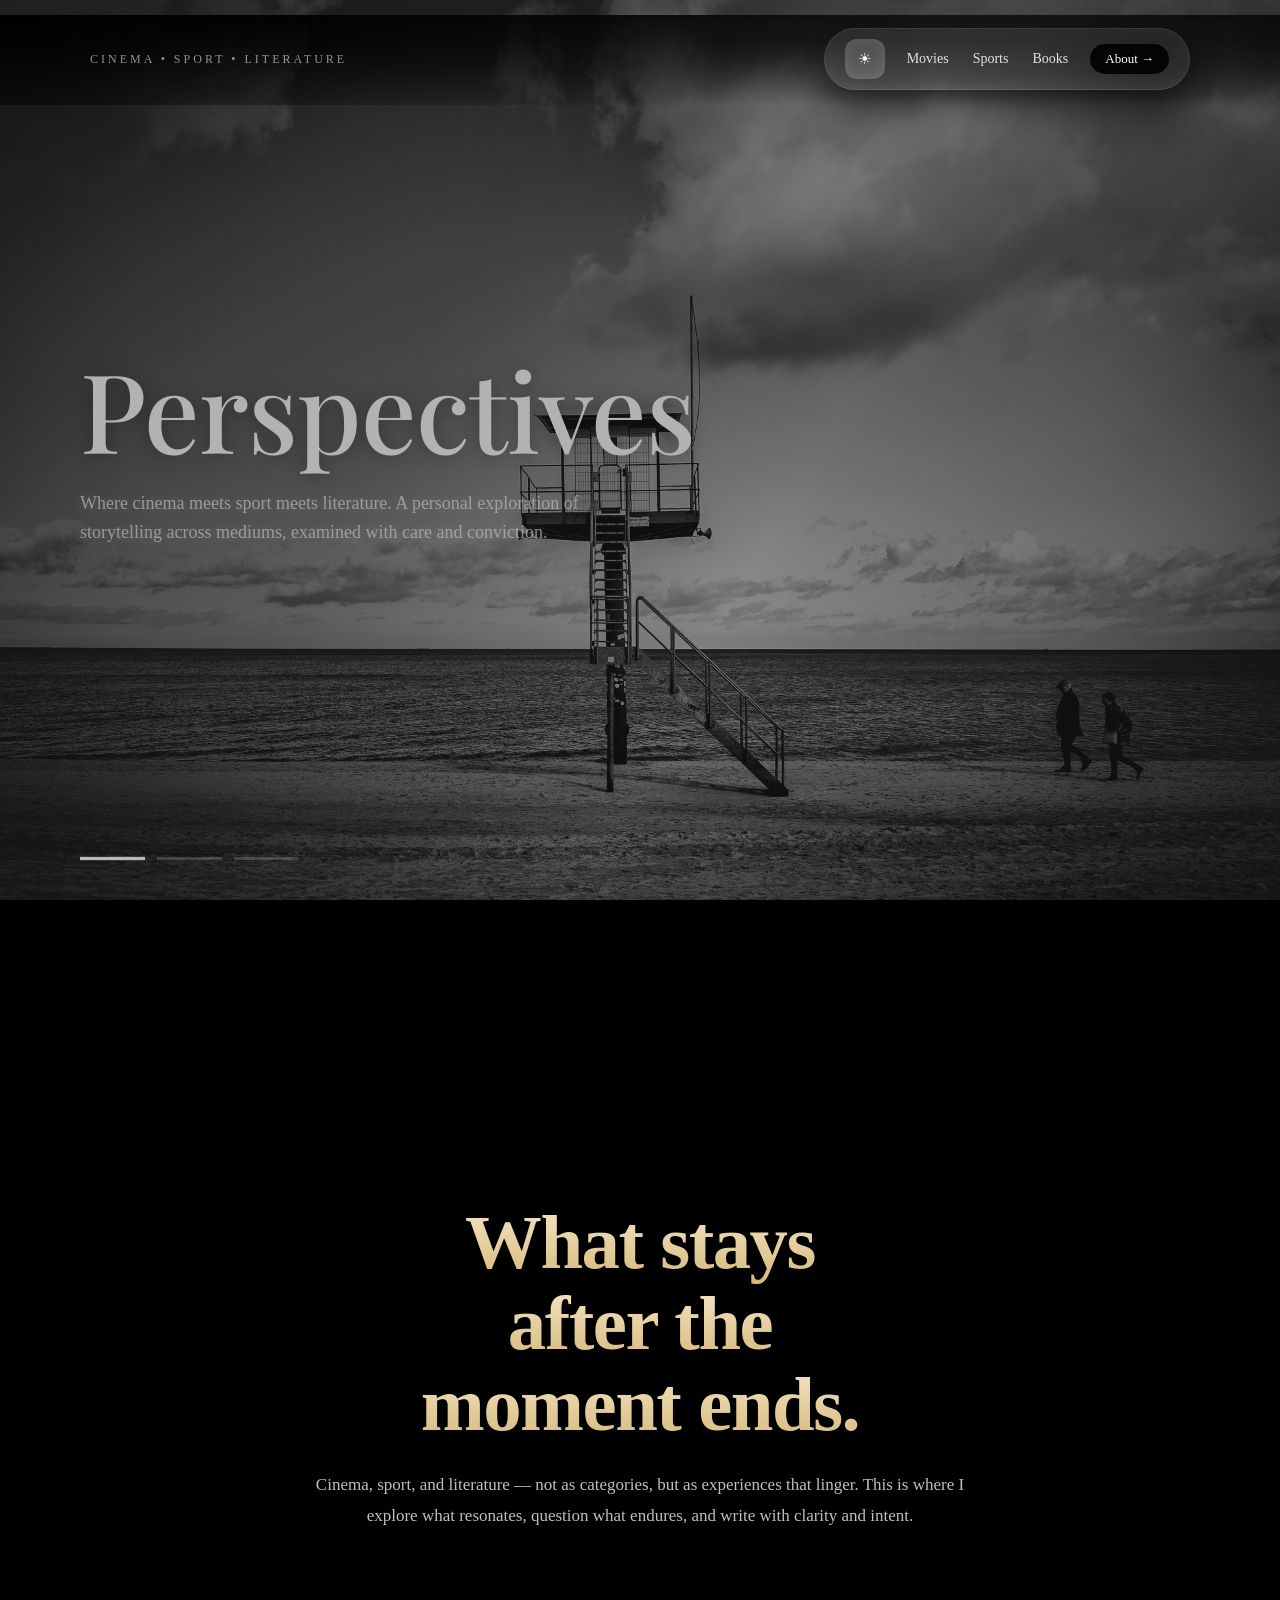
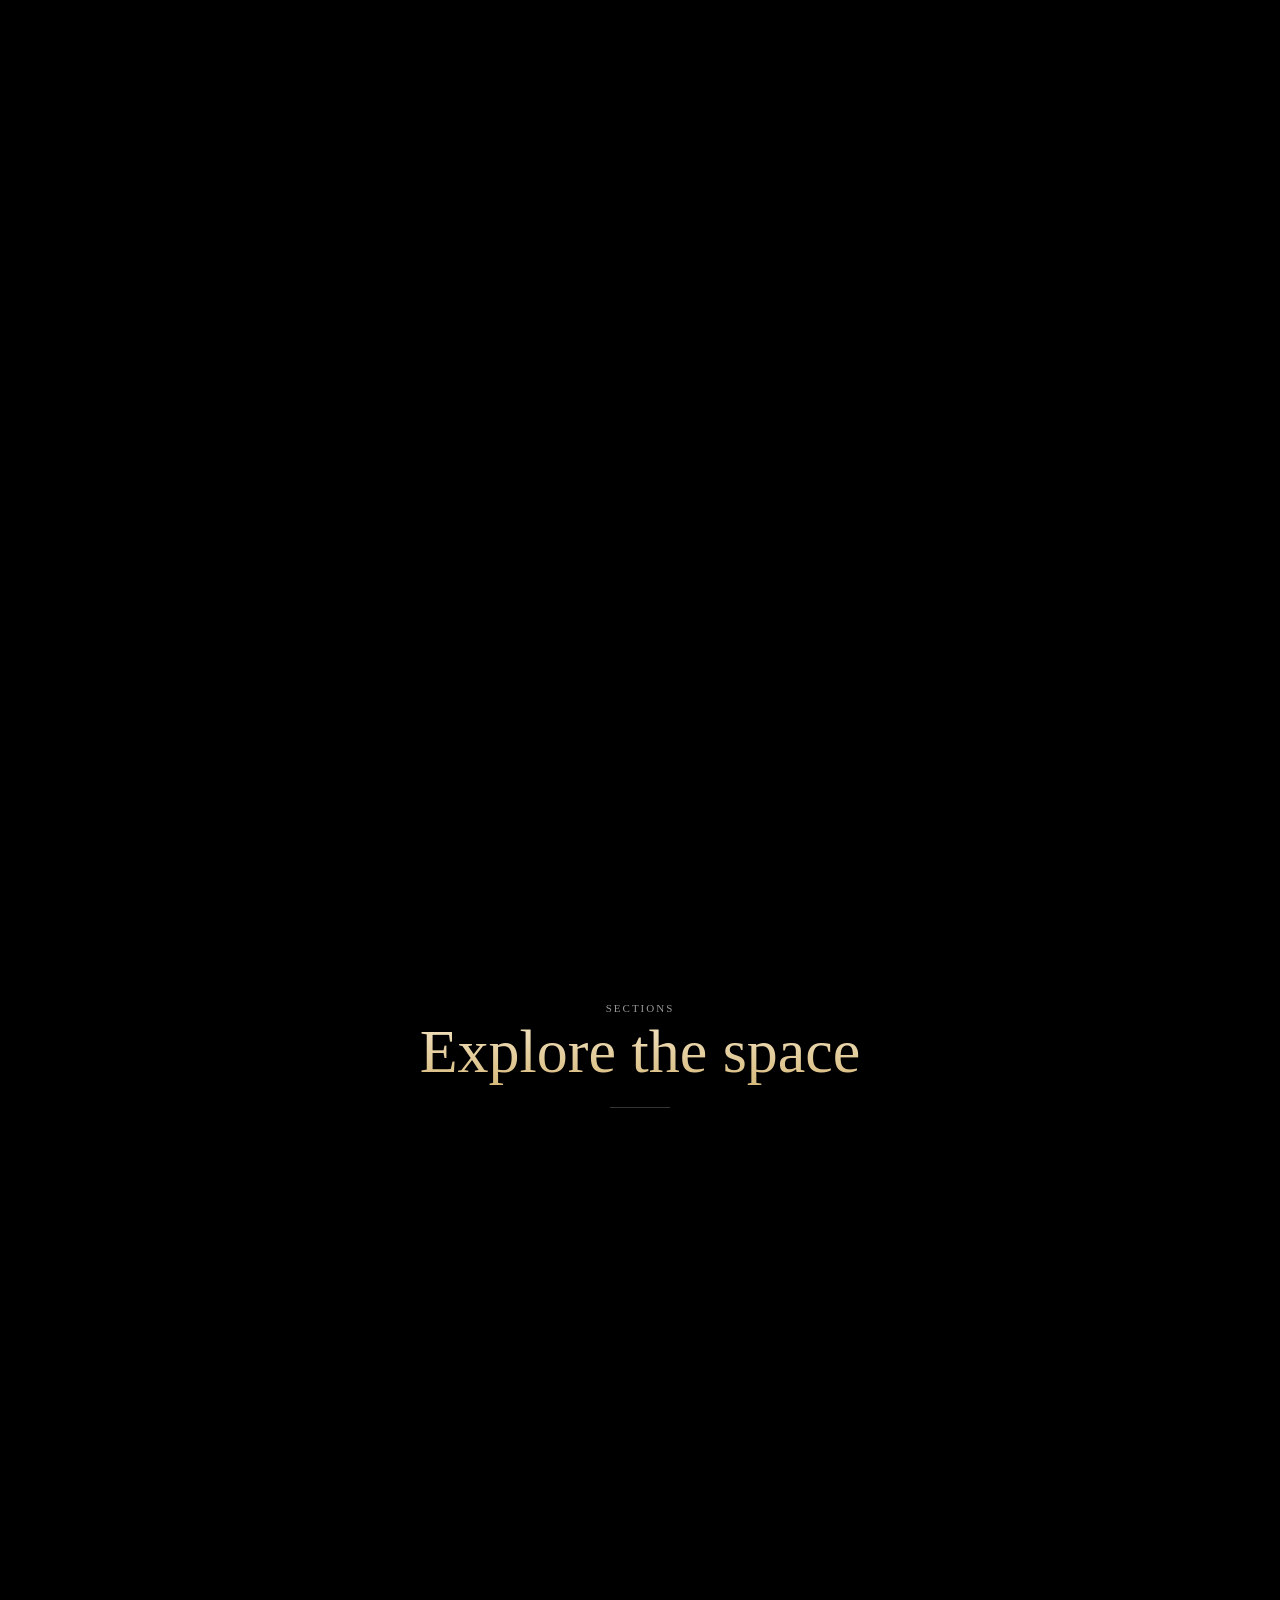
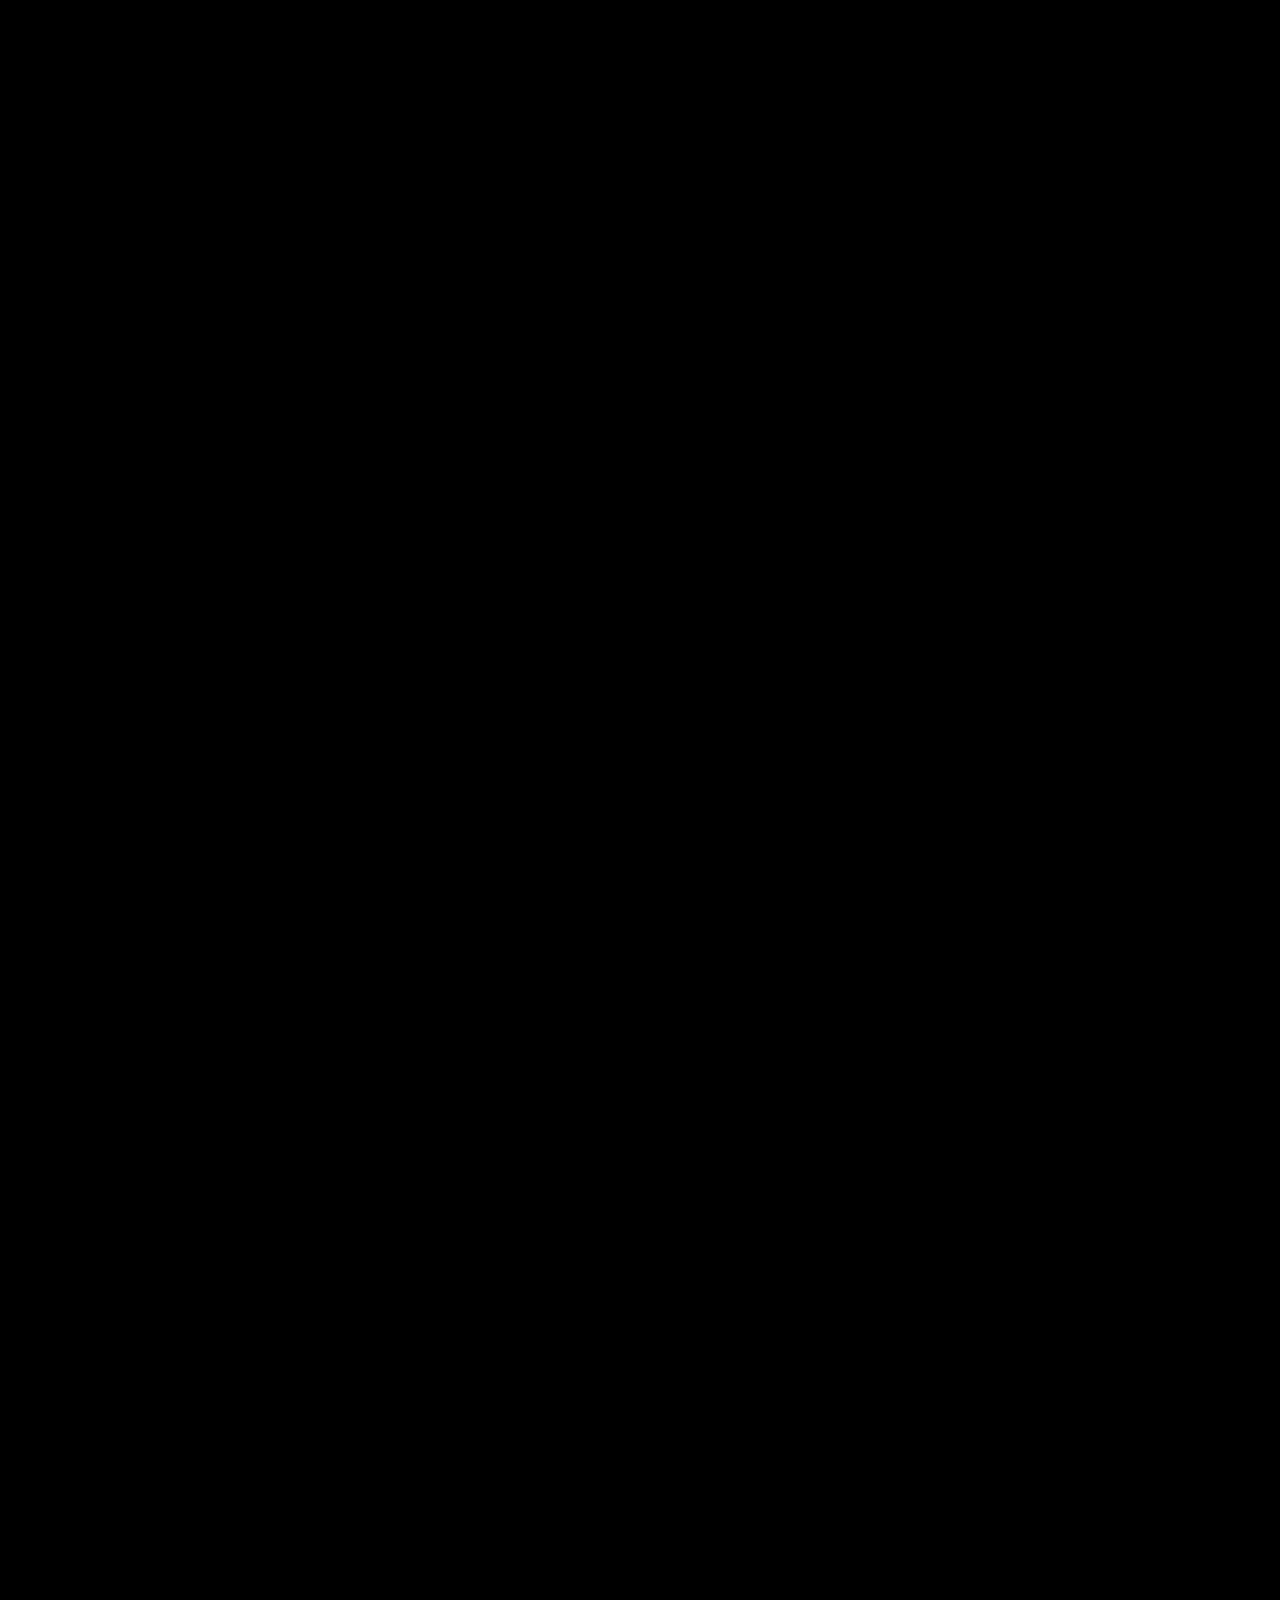
==== critique_website/main/index.html @ 6142e2ed "Version V1 Initial commit for the perspectives site 01/04/26" ====
<!DOCTYPE html>
<html lang="en">

<head>
  <meta charset="UTF-8" />
  <meta name="viewport" content="width=device-width, initial-scale=1.0" />
  <title>Perspectives</title>

  <!-- Google Font (Elegant Serif) -->
  <link
    href="https://fonts.googleapis.com/css2?family=Playfair+Display:wght@400;600&family=Inter:wght@300;400;500&display=swap"
    rel="stylesheet">
  <script src="https://unpkg.com/lucide@latest"></script>
  <link rel="stylesheet" href="style.css">
</head>

<body>

  <!-- NAVBAR -->
  <nav class="navbar">

    <!-- LEFT TEXT (unchanged) -->
    <div class="nav-left">
      CINEMA • SPORT • LITERATURE
    </div>

    <!-- RIGHT PILL -->
    <div class="nav-pill">

      <div class="logo-box">☀</div>

      <div class="nav-links">
        <a href="movies.html">Movies</a>
        <a href="sports.html">Sports</a>
        <a href="books.html">Books</a>
      </div>

      <a href="about.html" class="cta-btn">
        About →
      </a>
    </div>

  </nav>

  <section class="hero">

    <!-- SLIDER -->
    <div class="hero-slider">
      <img src="hero-bg.png" class="slide active">
      <img src="ryan_gosling.jpg" class="slide">
      <img src="hero-bg3.jpg" class="slide">
    </div>

    <div class="overlay"></div>

    <div class="hero-content">
      <h1>Perspectives</h1>

      <p>
        Where cinema meets sport meets literature. A personal exploration of storytelling across mediums, examined with
        care and conviction.
      </p>
    </div>

    <div class="slider-bars">
      <div class="bar active"><span></span></div>
      <div class="bar"><span></span></div>
      <div class="bar"><span></span></div>
    </div>

  </section>

  <section class="perspective-section">
    <div class="perspective-center">

      <span class="perspective-eyebrow">PERSPECTIVES</span>

      <h2 class="perspective-heading">
        <span>What stays</span>
        <span>after the</span>
        <span>moment ends.</span>
      </h2>

      <p class="perspective-text">
        Cinema, sport, and literature — not as categories, but as experiences that linger.
        This is where I explore what resonates, question what endures, and write with clarity and intent.
      </p>

    </div>
  </section>

  <section class="featured">

    <!-- TOP FEATURE -->
    <div class="section-header fade-up">
      <span class="section-tag">LATEST</span>
      <h2>Featured Reviews</h2>
    </div>

    <div class="feature-top fade-up"></div>

    <!-- GRID CARDS -->
    <div class="feature-grid"></div>

  </section>

  <section class="sections">

    <div class="section-intro fade up">
      <span class="section-label">SECTIONS</span>
      <h3 class="section-title">Explore the space</h3>
    </div>

    <!-- MOVIES -->
    <div class="section-block fade-up">
      <div class="section-image">
        <img src="cinema.jpg" alt="">
      </div>

      <div class="section-text">
        <span class="section-label">SECTION</span>
        <h2>Movies</h2>
        <p>
          Deep dives into cinema — from quiet arthouse gems to blockbuster spectacles.
          Every frame tells a story worth examining.
        </p>
        <a href="movies.html" class="explore">Explore →</a>
      </div>
    </div>

    <!-- SPORTS (reverse) -->
    <div class="section-block reverse fade-up">
      <div class="section-image">
        <img src="sports.avif" alt="">
      </div>

      <div class="section-text">
        <span class="section-label">SECTION</span>
        <h2>Sports</h2>
        <p>
          Beyond the scoreboard. Exploring the drama, beauty, and human stories
          that make sport a form of art.
        </p>
        <a href="sports.html" class="explore">Explore →</a>
      </div>
    </div>

    <!-- BOOKS -->
    <div class="section-block fade-up">
      <div class="section-image">
        <img src="books.avif" alt="">
      </div>

      <div class="section-text">
        <span class="section-label">SECTION</span>
        <h2>Books</h2>
        <p>
          Turning pages, uncovering worlds. Honest reflections on literature
          that lingers long after the final chapter.
        </p>
        <a href="books.html" class="explore">Explore →</a>
      </div>
    </div>

  </section>

  <section class="quote-section fade-up">

    <div class="quote-container">

      <p class="quote">
        "Every story is a mirror — what we see in it reveals who we are."
      </p>

      <div class="quote-line"></div>

      <div class="quote-footer">
        <span class="left">· Sanyam Bains ·</span>
        <span class="right">· A PERSONAL JOURNAL · </span>
      </div>

    </div>

  </section>
  <script>
    const section = document.querySelector('.perspective-section');

    const observer = new IntersectionObserver((entries) => {
      entries.forEach(entry => {
        if (entry.isIntersecting) {
          section.classList.add('visible');
        }
      });
    }, { threshold: 0.4 });

    observer.observe(section);
  </script>
</body>
<script type="module" src="script.js"></script>
</body>

</html>
---- critique_website/main/style.css ----
/* RESET */
* {
  margin: 0;
  padding: 0;
  box-sizing: border-box;
}

body {
  /* font-family: 'Inter', sans-serif; */
  font-family: 'Georgia', serif;
  background: #000;
  color: #fff;
  overflow-x: hidden;
}

/* NAVBAR */
.navbar {
  position: fixed;
  top: 0;
  left: 0;
  width: 100%;
  padding: 28px 90px;

  display: flex;
  justify-content: space-between;
  align-items: center;

  gap: 80px;
  
  z-index: 10;
}

/* ===== CINEMATIC TOP STRIP (KEY) ===== */
.navbar::before {
  content: "";
  position: absolute;
  top: 15px;
  left: 0;
  width: 100%;
  height: 90px;

  background:
    /* subtle top grey haze */
    linear-gradient(
      to bottom,
      rgba(4, 4, 4, 0.08) 0%,
      rgba(5, 5, 5, 0.03) 12%,
      transparent 70%
    ),

    /* right side light bloom */
    radial-gradient(
      ellipse at 78% 0%,
      rgba(255,255,255,0.07) 0%,
      rgba(255,255,255,0.025) 25%,
      transparent 55%
    ),

    /* main dark fade */
    linear-gradient(
      to bottom,
      rgba(0,0,0,0.92) 0%,
      rgba(0,0,0,0.75) 28%,
      rgba(0,0,0,0.45) 60%,
      transparent 100%
    ),

    /* left vignette */
    linear-gradient(
      to right,
      rgba(0,0,0,0.5),
      transparent 55%
    );

  z-index: -1;
}

/* ===== LEFT TEXT ===== */
.nav-left {
  margin-right: 110px;
  font-size: 12px;
  letter-spacing: 3px;
  color: rgba(255,255,255,0.55);
}

/* ===== RIGHT PILL ===== */
.nav-pill {
  display: flex;
  align-items: center;
  gap: 22px;
  
  padding: 10px 20px;
  border-radius: 50px;

  background: rgba(255,255,255,0.065);
  backdrop-filter: blur(20px);

  border: 1px solid rgba(255,255,255,0.1);

  box-shadow:
    0 12px 35px rgba(0,0,0,0.65),
    inset 0 0 25px rgba(255,255,255,0.04);
}

/* ===== ICON BOX ===== */
.logo-box {
  width: 40px;
  height: 40px;

  display: flex;
  align-items: center;
  justify-content: center;

  border-radius: 12px;

  background: rgba(255,255,255,0.16);
  color: #fff;

  font-size: 15px;

  box-shadow: inset 0 0 12px rgba(255,255,255,0.12);
}

/* ===== LINKS ===== */
.nav-links {
  display: flex;
  gap: 24px;
}

.nav-links a {
  text-decoration: none;
  font-size: 14px;
  color: rgba(255,255,255,0.85);
  transition: 0.25s;
}

.nav-links a:hover {
  color: #fff;
}

/* ===== CTA ===== */
.cta-btn {
  padding: 7px 15px;
  border-radius: 20px;

  background: rgba(0,0,0,0.9);
  color: #fff;

  font-size: 13px;
  text-decoration: none;

  transition: 0.3s;
}

.cta-btn:hover {
  background: rgba(0,0,0,1);
}

/* HERO SECTION */
.hero {
  height: 100vh;
  position: relative;

  display: flex;
  align-items: center;
  padding-left: 80px;

  /* slight refinement */
  filter: brightness(0.75) contrast(0.9);
}

.hero h1 {
  font-family: 'Playfair Display', serif;
  font-size: 110px;
  line-height: 0.95;
  font-weight: 500;

  color: #f5f5f5; /* instead of dull grey */

  letter-spacing: -1px;

  /* subtle depth */
  text-shadow: 0 2px 20px rgba(0,0,0,0.4);
}

.hero p {
  margin-top: 28px;

  font-size: 17px;
  line-height: 1.7;

  color: rgba(255,255,255,0.75);

  max-width: 520px;

  text-shadow: 0 1px 10px rgba(241, 232, 232, 0.3);
}

/* DARK GRADIENT OVERLAY */
.overlay {
  position: absolute;
  inset: 0;
  z-index: 2;

  background: linear-gradient(
    120deg,
    rgba(10,10,10,0.75) 0%,
    rgba(10,10,10,0.55) 35%,
    rgba(10,10,10,0.25) 60%,
    rgba(10,10,10,0.6) 100%
  );
}

/* HERO CONTENT */
.hero-content {
  position: relative;
  max-width: 700px;
  z-index: 2;
}

/* TITLE */
.hero h1 {
  font-family: 'Playfair Display', serif;
  font-size: 110px;
  line-height: 1;
  font-weight: 500;
}

/* DESCRIPTION */
.hero p {
  margin-top: 25px;
  font-size: 18px;
  line-height: 1.6;
  color: rgba(255,255,255,0.7);
}

/* BUTTON */
.cta {
  margin-top: 42px;
  padding: 14px 30px;

  background: rgba(255,255,255,0.05);
  border: 1px solid rgba(255,255,255,0.25);

  color: #fff;

  font-size: 13px;
  letter-spacing: 1px;

  backdrop-filter: blur(6px);

  transition: all 0.3s ease;
}

.cta:hover {
  background: rgba(255,255,255,0.12);
  border-color: rgba(255,255,255,0.5);
}

/* INITIAL HIDDEN STATE */
.fade-up {
  opacity: 0;
  transform: translateY(50px);
}

.fade-up.show {
  opacity: 1;
  transform: translateY(0);
  transition: all 0.9s cubic-bezier(0.22, 1, 0.36, 1);
}

/* STAGGER DELAYS */
.delay-1 { transition-delay: 0.2s; }
.delay-2 { transition-delay: 0.4s; }
.delay-3 { transition-delay: 0.6s; }
.delay-4 { transition-delay: 0.8s; }

/* HERO SLIDER */
.hero-slider {
  position: absolute;
  inset: 0;
  z-index: 0;
}

/* INDIVIDUAL SLIDES */
.slide {
  position: absolute;
  width: 100%;
  height: 100%;
  object-fit: cover;

  opacity: 0;
  transition: opacity 1.5s ease-in-out;

  /* match your existing tone */
  filter: brightness(0.95) contrast(1);
}

/* ACTIVE SLIDE */
.slide.active {
  opacity: 1;
}

/* SECTION */
.featured {
  padding: 80px 60px;
  background: #000;

  display: grid;
  grid-template-columns: 1fr;
  gap: 25px;
}

/* TOP FEATURE */

.latest-section {
  padding: 100px 60px 60px;
  background: #0b0b0b;
}

.section-header {
  margin-bottom: 40px;
}

.section-tag {
  font-size: 11px;
  letter-spacing: 2px;
  color: rgba(255,255,255,0.5);
}

.section-header h2 {
  font-family: 'Playfair Display', serif;
  font-size: 56px;
  margin-top: 10px;
  background: linear-gradient(180deg, #f5e6c8, #d6b97a);
  background-clip: text;
  -webkit-background-clip: text;
  -webkit-text-fill-color: transparent;
}

.feature-top {
  position: relative;

  height: 320px; /* was random before */
  border-radius: 16px;
  overflow: hidden;
  cursor: pointer;
}

.feature-overlay {
  position: absolute;
  inset: 0;
  background: linear-gradient(
    90deg,
    rgba(0,0,0,0.9),
    rgba(0,0,0,0.3)
  );
}

.feature-content {
  position: relative;
  z-index: 2;
  padding: 40px;
  max-width: 700px;
}

.tag {
  font-size: 12px;
  letter-spacing: 2px;
  color: rgba(255,255,255,0.6);
}

.feature-top h2 {
  font-family: 'Playfair Display', serif;
  font-size: 40px;
  margin-top: 10px;
}

.feature-top p {
  margin-top: 12px;
  color: rgba(255,255,255,0.7);
  line-height: 1.6;
}

.meta {
  margin-top: 15px;
  display: flex;
  gap: 20px;
}

.meta span {
  font-size: 13px;
  color: rgba(215, 196, 27, 0.6);
}

/* GRID */
.feature-grid {
  display: grid;
  grid-template-columns: 1fr 1fr;
  gap: 25px;
  cursor: pointer;
}

/* CARDS */
.card {
  position: relative;
  height: 300px;
  border-radius: 16px;
  overflow: hidden;

  display: flex;
  flex-direction: column;
  justify-content: flex-end;

  padding: 30px;

  background-size: cover;
  background-position: center;
}

.card:nth-child(1) {
  background-image: url("assets/sports.jpg");
}

.card:nth-child(2) {
  background-image: url("assets/books.jpg");
}

.card-overlay {
  position: absolute;
  inset: 0;

  background: linear-gradient(
    to top,
    rgba(0,0,0,0.9) 0%,
    rgba(0,0,0,0.6) 40%,
    rgba(0,0,0,0.2) 70%,
    transparent 100%
  );
}

.card .tag {
  position: relative;
  z-index: 2;

  font-size: 11px;
  letter-spacing: 2px;
  color: rgba(255,255,255,0.6);

  margin-bottom: 10px;
}

.card h3 {
  position: relative;
  z-index: 2;

  font-family: 'Playfair Display', serif;
  font-size: 30px;
  line-height: 1.2;

  margin-bottom: 10px;
}

.card p {
  position: relative;
  z-index: 2;

  font-size: 14px;
  color: rgba(255,255,255,0.7);
  line-height: 1.5;

  margin-bottom: 12px;
}

.card .meta {
  position: relative;
  z-index: 2;

  font-size: 13px;
  color: rgba(255,255,255,0.6);
}

.sections {
  padding: 120px 60px;
  background: #000;
}

.section-intro {
  text-align: center;
  
  margin: 5px 0 160px;
}

.section-intro h3{
   background: linear-gradient(180deg, #f5e6c8, #d6b97a);
  background-clip: text;
  -webkit-background-clip: text;
  -webkit-text-fill-color: transparent;
}

.section-label {
  font-size: 11px;
  letter-spacing: 2px;
  opacity: 0.6;
}

.section-title {
  font-size: 62px;
  font-weight: 500;
}

/* BLOCK */
.section-block {
  display: grid;
  grid-template-columns: 1.2fr 1fr;
  align-items: center;
  gap: 60px;

  margin-bottom: 120px;
}

/* REVERSE LAYOUT */
.section-block.reverse {
  grid-template-columns: 1fr 1.2fr;
}

.section-block.reverse .section-image {
  order: 2;
}

.section-block.reverse .section-text {
  order: 1;
}

/* IMAGE */
.section-image img {
  width: 100%;
  height: 320px;
  object-fit: cover;
  border-radius: 12px;

  filter: brightness(0.85);
}

/* TEXT */
.section-text {
  max-width: 420px;
}

.section-text h2 {
  font-family: 'Playfair Display', serif;
  font-size: 62px;
  margin: 10px 0;
  background: linear-gradient(180deg, #f5e6c8, #d6b97a);
  background-clip: text;
  -webkit-background-clip: text;
  -webkit-text-fill-color: transparent;
}

.section-text p {
  font-size: 16px;
  line-height: 1.7;
  color: rgba(255,255,255,0.7);
}

.section-intro::after {
  content: "";
  display: block;
  width: 60px;
  height: 1px;
  background: rgba(255,255,255,0.2);
  margin: 20px auto 0;
}

.explore {
  display: inline-block;
  margin-top: 18px;

  font-size: 20px;
  color: #2bdf9a;
  text-decoration: none;

  transition: 0.3s;
}

.explore:hover {
  opacity: 0.8;
  border-bottom: 1px solid #d4e5df;
}

.quote-section {
  min-height: 100vh; /* full screen height */

  padding: 10px 60px;
  background: #000;

  display: flex;
  flex-direction: column;
  justify-content: space-between;
}

/* CONTAINER */
.quote-container {
  max-width: 900px;
  margin: auto; /* THIS centers vertically */
  text-align: center;
}

/* MAIN QUOTE */
.quote {
  font-family: 'Playfair Display', serif;
  font-size: 42px;
  line-height: 1.4;
  font-style: italic;

  background: linear-gradient(180deg, #f5e6c8, #d6b97a);
  background-clip: text;
  -webkit-background-clip: text;
  -webkit-text-fill-color: transparent;
}

/* CENTER LINE */
.quote-line {
  width: 100px;
  height: 2px;
  background: rgba(230, 179, 9, 0.6); /* subtle gold */

  margin: 30px auto;
}

/* FOOTER */
.quote-footer {
  display: flex;
  justify-content: space-between;

  font-size: 18px;
  letter-spacing: 2px;
  color: rgba(255,255,255,0.5);

  margin-top: 150px;
}

.quote-footer .left {
  text-align: left;
}

.quote-footer .right {
  text-align: right;
}

.quote-section.fade-up.show {
  transition: all 1.2s cubic-bezier(0.22, 1, 0.36, 1);
}

/* SLIDER BARS */

.slider-bars {
  position: absolute;
  bottom: 40px;
  left: 80px; 
  display: flex;
  gap: 12px;
  z-index: 3;
}

.bar {
  width: 65px;
  height: 3px;
  background: rgba(255,255,255,0.25);
  overflow: hidden;
  position: relative;
}

.bar.active {
  transform: scaleY(1.2);
}

/* inner fill */
.bar span {
  position: absolute;
  height: 100%;
  width: 0%;
  background: #fff;
}

/* active animation */
.bar.active span {
  animation: fillBar 5s linear forwards;
}

@keyframes fillBar {
  from { width: 0%; }
  to { width: 100%; }
}

/* Explanatory section */

.perspective-section {
  height: 100vh;
  display: flex;
  align-items: center;
  justify-content: center;
  background: #000;
  text-align: center;
  padding: 0 20px;
}

.perspective-center {
  max-width: 900px;
}

/* Eyebrow */
.perspective-eyebrow {
  font-size: 12px;
  letter-spacing: 2px;
  opacity: 0.6;
  display: block;
  margin-bottom: 20px;
  color: rgba(255,255,255,0.6);
}

/* Heading */
.perspective-heading {
  font-size: clamp(42px, 6vw, 80px);
  font-weight: 600;
  line-height: 1.05;
  letter-spacing: -1.5px;
  margin-bottom: 25px;
}

/* Golden tone (subtle, not flashy) */
.perspective-heading span {
  display: block;
  background: linear-gradient(180deg, #f5e6c8, #d6b97a);
  background-clip: text;
  -webkit-background-clip: text;
  -webkit-text-fill-color: transparent;
}

/* Paragraph */
.perspective-text {
  font-size: 17px;
  line-height: 1.8;
  color: rgba(255,255,255,0.75);
  max-width: 650px;
  margin: 0 auto;
}

.perspective-heading span,
.perspective-text,
.perspective-eyebrow {
  opacity: 1;
  transform: translateY(40px);
}

.perspective-section.visible .perspective-eyebrow {
  opacity: 0;
  transform: translateY(40px);
  transition: all 0.8s ease;
}

.perspective-section.visible .perspective-heading span:nth-child(1) {
  opacity: 1;
  transform: translateY(0);
  transition: all 0.9s ease 0.2s;
}

.perspective-section.visible .perspective-heading span:nth-child(2) {
  opacity: 1;
  transform: translateY(0);
  transition: all 0.9s ease 0.4s;
}

.perspective-section.visible .perspective-heading span:nth-child(3) {
  opacity: 1;
  transform: translateY(0);
  transition: all 0.9s ease 0.6s;
}

.perspective-section.visible .perspective-text {
  opacity: 1;
  transform: translateY(0);
  transition: all 1s ease 0.8s;
}
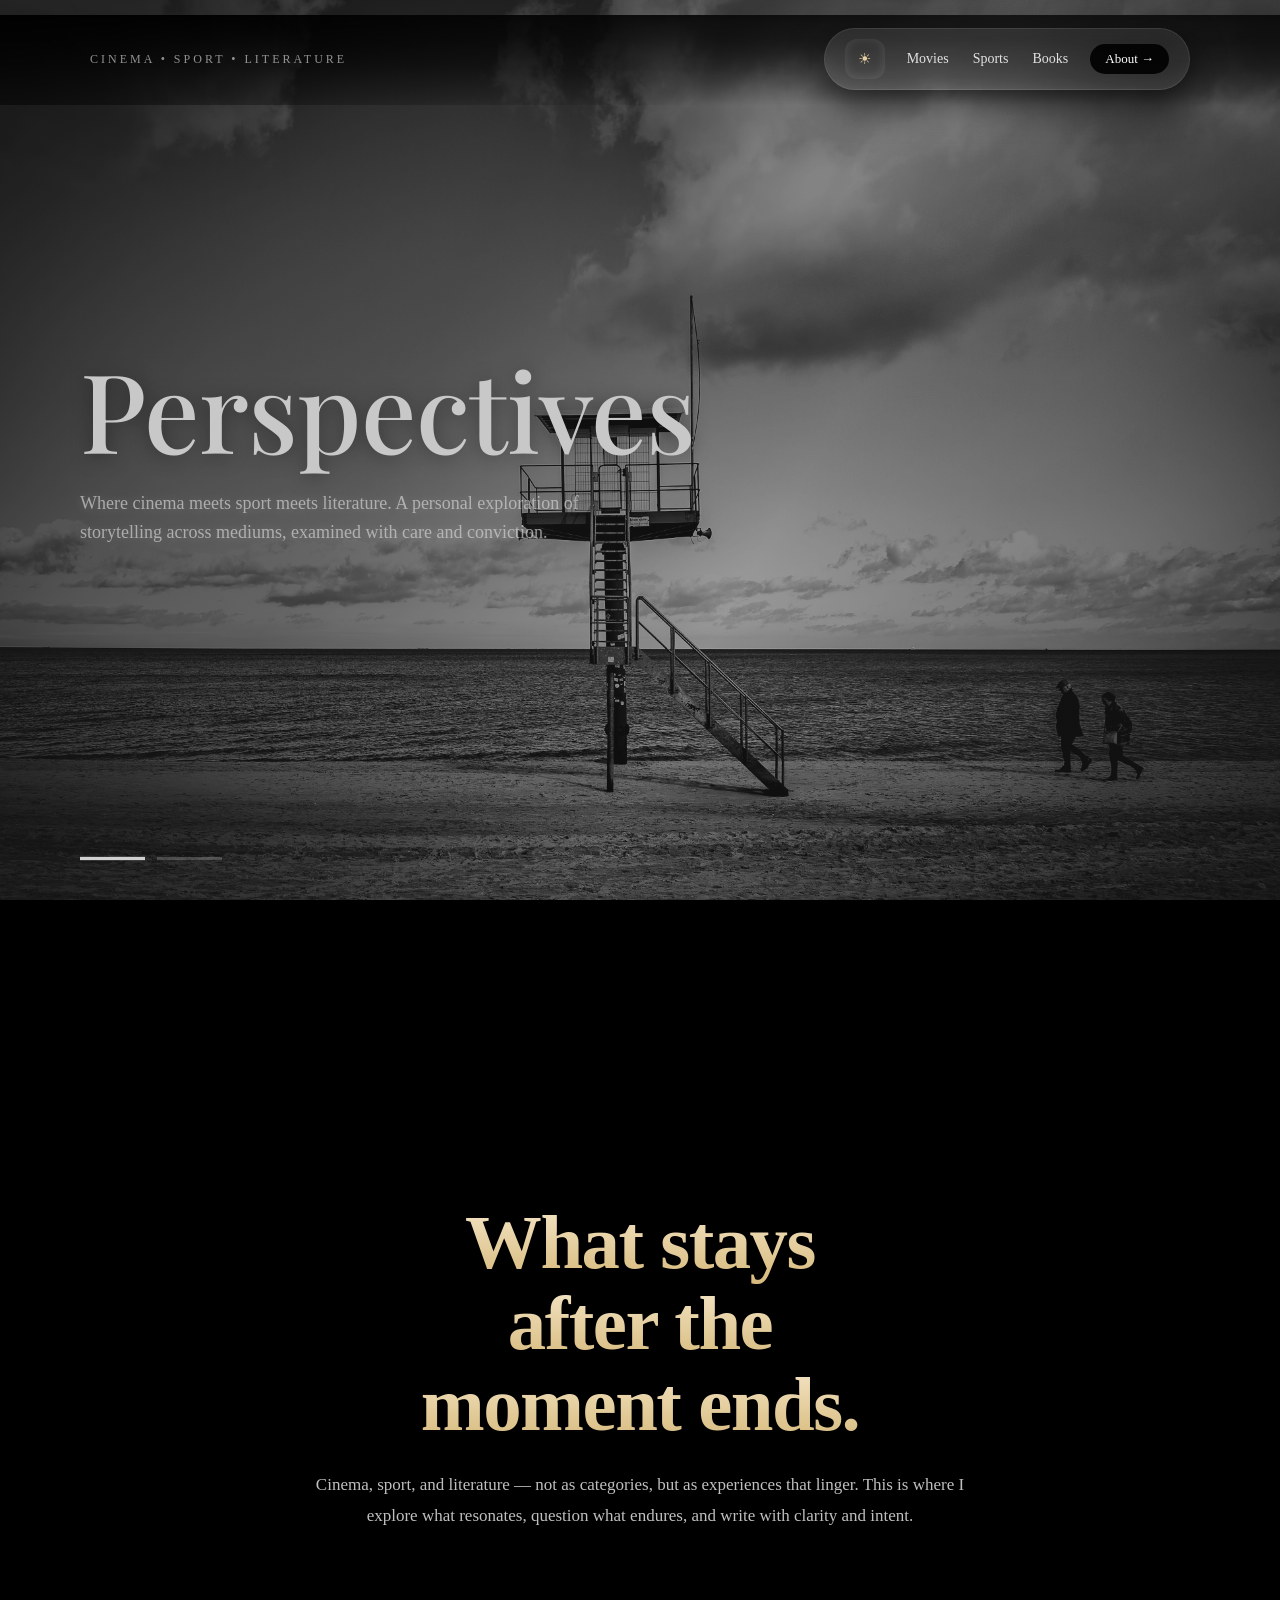
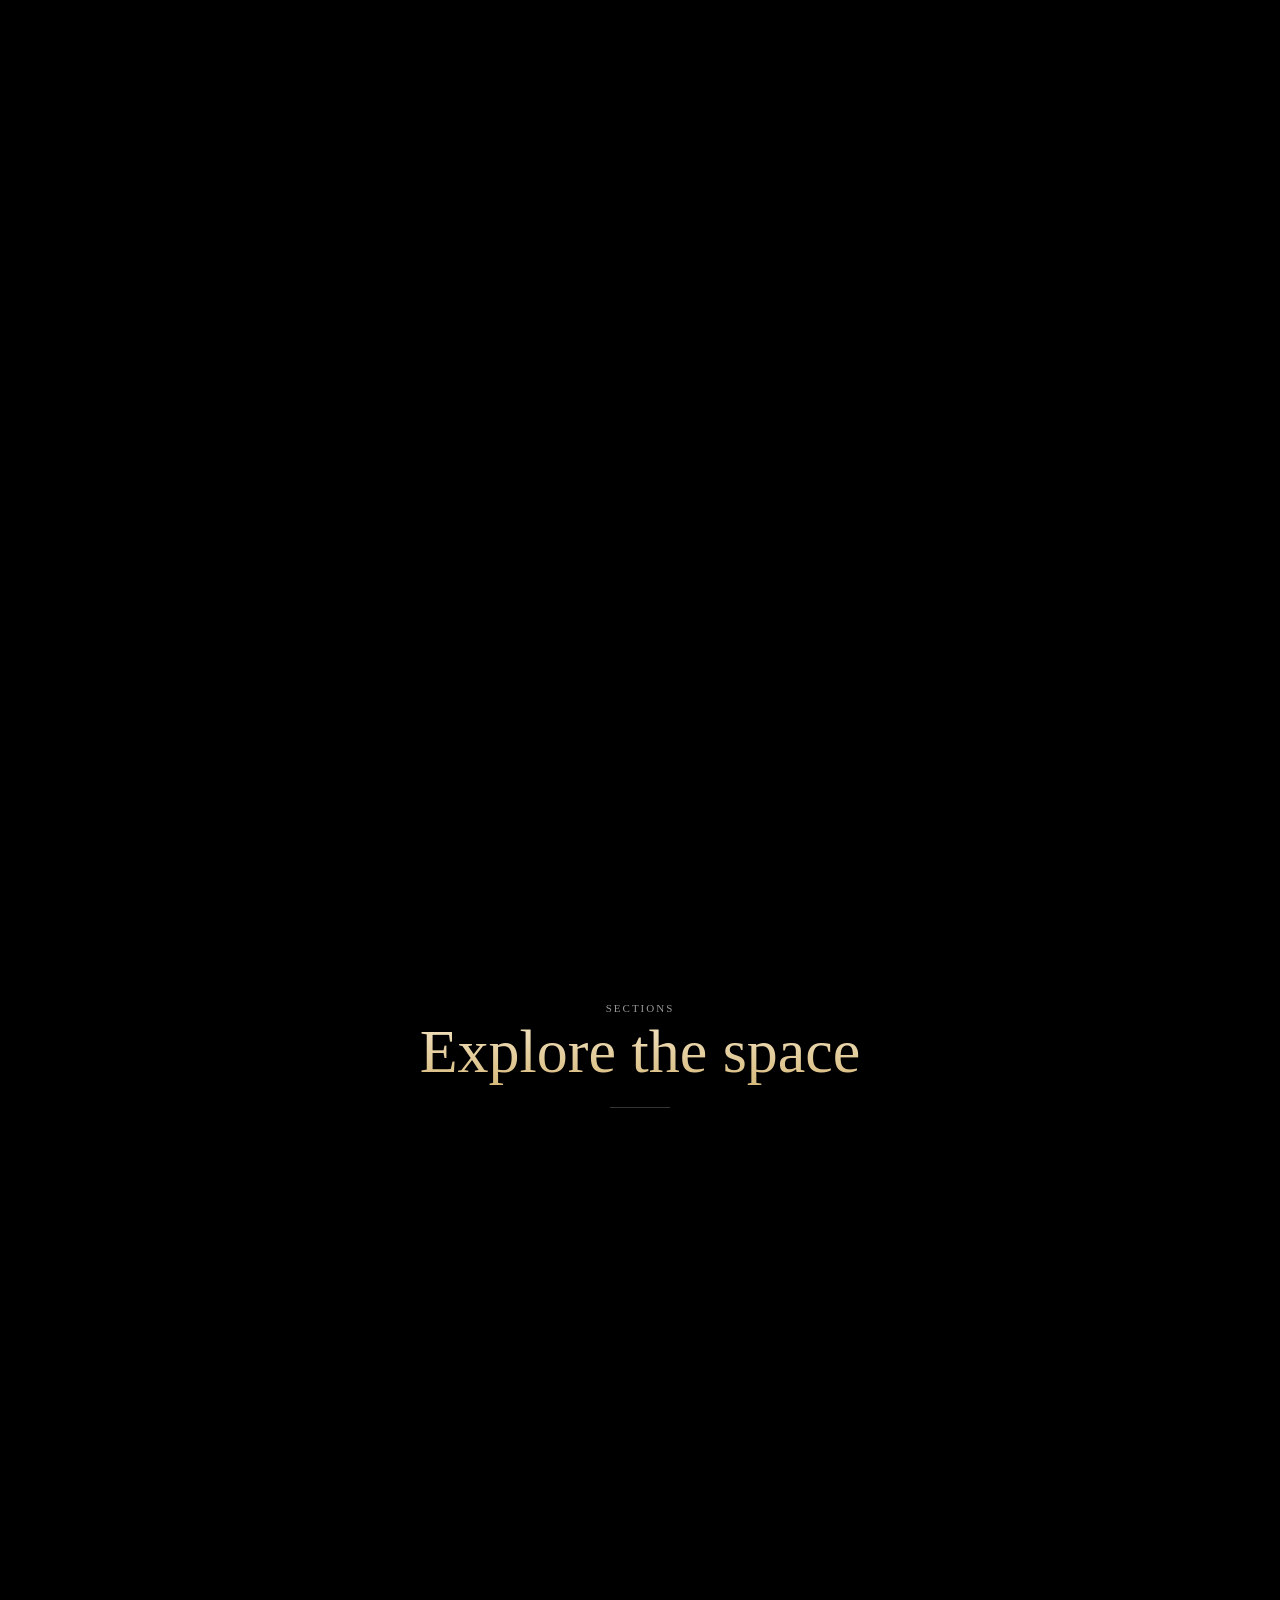
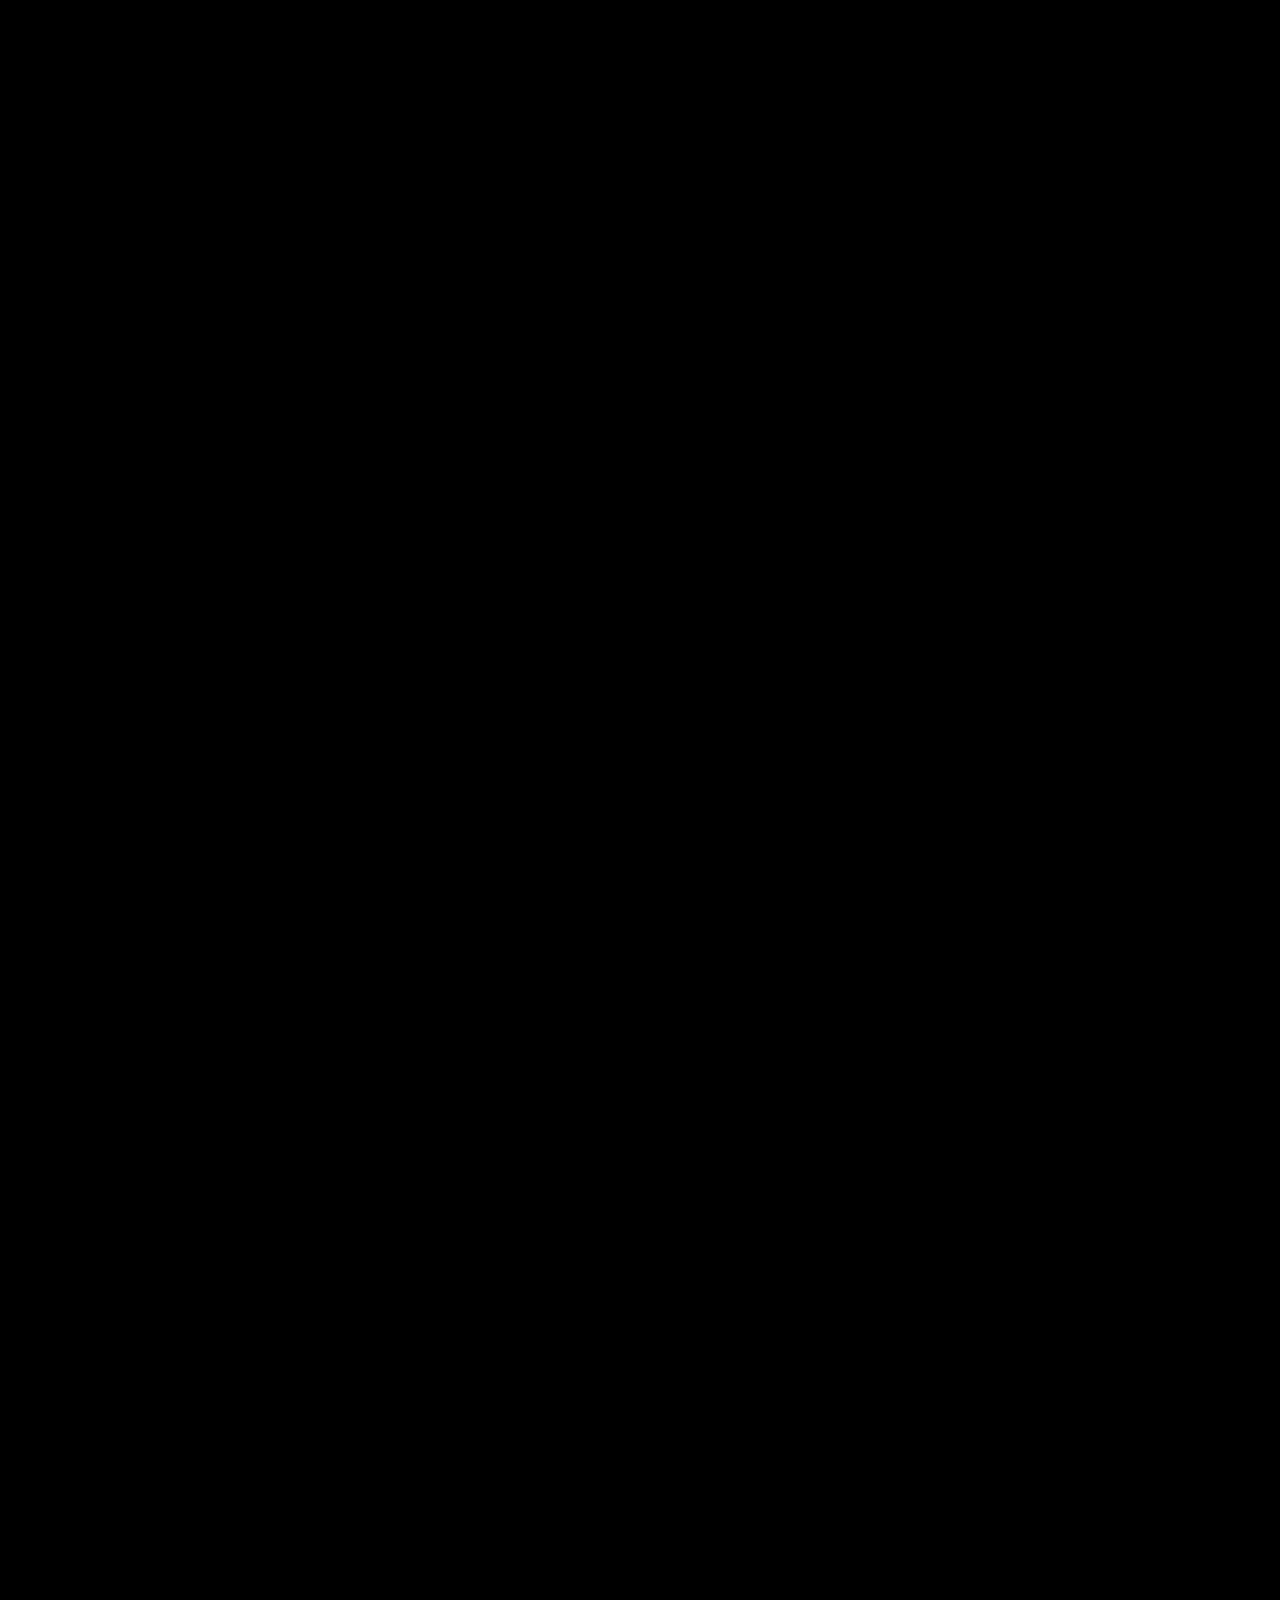
==== commit 2e7c0f1f: "New files for version V1.1" ====
--- a/critique_website/main/index.html
+++ b/critique_website/main/index.html
@@ -48,7 +48,7 @@
     <div class="hero-slider">
       <img src="hero-bg.png" class="slide active">
       <img src="ryan_gosling.jpg" class="slide">
-      <img src="hero-bg3.jpg" class="slide">
+      <!-- <img src="hero-bg3.jpg" class="slide"> -->
     </div>
 
     <div class="overlay"></div>
@@ -65,7 +65,7 @@
     <div class="slider-bars">
       <div class="bar active"><span></span></div>
       <div class="bar"><span></span></div>
-      <div class="bar"><span></span></div>
+      <!-- <div class="bar"><span></span></div> -->
     </div>
 
   </section>
@@ -195,8 +195,7 @@
 
     observer.observe(section);
   </script>
+  <script type="module" src="./js/script.js"></script>
 </body>
-<script type="module" src="script.js"></script>
-</body>
 
 </html>
--- a/critique_website/main/style.css
+++ b/critique_website/main/style.css
@@ -26,7 +26,7 @@
   align-items: center;
 
   gap: 80px;
-  
+
   z-index: 10;
 }
 
@@ -41,36 +41,28 @@
 
   background:
     /* subtle top grey haze */
-    linear-gradient(
-      to bottom,
+    linear-gradient(to bottom,
       rgba(4, 4, 4, 0.08) 0%,
       rgba(5, 5, 5, 0.03) 12%,
-      transparent 70%
-    ),
+      transparent 70%),
 
     /* right side light bloom */
-    radial-gradient(
-      ellipse at 78% 0%,
-      rgba(255,255,255,0.07) 0%,
-      rgba(255,255,255,0.025) 25%,
-      transparent 55%
-    ),
+    radial-gradient(ellipse at 78% 0%,
+      rgba(255, 255, 255, 0.07) 0%,
+      rgba(255, 255, 255, 0.025) 25%,
+      transparent 55%),
 
     /* main dark fade */
-    linear-gradient(
-      to bottom,
-      rgba(0,0,0,0.92) 0%,
-      rgba(0,0,0,0.75) 28%,
-      rgba(0,0,0,0.45) 60%,
-      transparent 100%
-    ),
+    linear-gradient(to bottom,
+      rgba(0, 0, 0, 0.92) 0%,
+      rgba(0, 0, 0, 0.75) 28%,
+      rgba(0, 0, 0, 0.45) 60%,
+      transparent 100%),
 
     /* left vignette */
-    linear-gradient(
-      to right,
-      rgba(0,0,0,0.5),
-      transparent 55%
-    );
+    linear-gradient(to right,
+      rgba(0, 0, 0, 0.5),
+      transparent 55%);
 
   z-index: -1;
 }
@@ -80,7 +72,7 @@
   margin-right: 110px;
   font-size: 12px;
   letter-spacing: 3px;
-  color: rgba(255,255,255,0.55);
+  color: rgba(255, 255, 255, 0.55);
 }
 
 /* ===== RIGHT PILL ===== */
@@ -88,18 +80,18 @@
   display: flex;
   align-items: center;
   gap: 22px;
-  
+
   padding: 10px 20px;
   border-radius: 50px;
 
-  background: rgba(255,255,255,0.065);
+  background: rgba(255, 255, 255, 0.065);
   backdrop-filter: blur(20px);
 
-  border: 1px solid rgba(255,255,255,0.1);
+  border: 1px solid rgba(255, 255, 255, 0.1);
 
   box-shadow:
-    0 12px 35px rgba(0,0,0,0.65),
-    inset 0 0 25px rgba(255,255,255,0.04);
+    0 12px 35px rgba(0, 0, 0, 0.65),
+    inset 0 0 25px rgba(255, 255, 255, 0.04);
 }
 
 /* ===== ICON BOX ===== */
@@ -113,12 +105,14 @@
 
   border-radius: 12px;
 
-  background: rgba(255,255,255,0.16);
-  color: #fff;
+ background: linear-gradient(180deg, #f5e6c8, #d6b97a);
+  background-clip: text;
+  -webkit-background-clip: text;
+  -webkit-text-fill-color: transparent;
 
   font-size: 15px;
 
-  box-shadow: inset 0 0 12px rgba(255,255,255,0.12);
+  box-shadow: inset 0 0 12px rgba(255, 255, 255, 0.12);
 }
 
 /* ===== LINKS ===== */
@@ -130,12 +124,15 @@
 .nav-links a {
   text-decoration: none;
   font-size: 14px;
-  color: rgba(255,255,255,0.85);
+  color: rgba(255, 255, 255, 0.85);
   transition: 0.25s;
 }
 
 .nav-links a:hover {
-  color: #fff;
+  background: linear-gradient(180deg, #e5ab38, #d8a83f);
+  background-clip: text;
+  -webkit-background-clip: text;
+  -webkit-text-fill-color: transparent;
 }
 
 /* ===== CTA ===== */
@@ -143,7 +140,7 @@
   padding: 7px 15px;
   border-radius: 20px;
 
-  background: rgba(0,0,0,0.9);
+  background: rgba(0, 0, 0, 0.9);
   color: #fff;
 
   font-size: 13px;
@@ -153,7 +150,7 @@
 }
 
 .cta-btn:hover {
-  background: rgba(0,0,0,1);
+  background: rgba(0, 0, 0, 1);
 }
 
 /* HERO SECTION */
@@ -166,7 +163,7 @@
   padding-left: 80px;
 
   /* slight refinement */
-  filter: brightness(0.75) contrast(0.9);
+  filter: brightness(0.85) contrast(0.9);
 }
 
 .hero h1 {
@@ -175,12 +172,13 @@
   line-height: 0.95;
   font-weight: 500;
 
-  color: #f5f5f5; /* instead of dull grey */
+  color: #f5f5f5;
+  /* instead of dull grey */
 
   letter-spacing: -1px;
 
   /* subtle depth */
-  text-shadow: 0 2px 20px rgba(0,0,0,0.4);
+  text-shadow: 0 2px 20px rgba(0, 0, 0, 0.4);
 }
 
 .hero p {
@@ -189,7 +187,7 @@
   font-size: 17px;
   line-height: 1.7;
 
-  color: rgba(255,255,255,0.75);
+  color: rgba(255, 255, 255, 0.75);
 
   max-width: 520px;
 
@@ -202,13 +200,11 @@
   inset: 0;
   z-index: 2;
 
-  background: linear-gradient(
-    120deg,
-    rgba(10,10,10,0.75) 0%,
-    rgba(10,10,10,0.55) 35%,
-    rgba(10,10,10,0.25) 60%,
-    rgba(10,10,10,0.6) 100%
-  );
+  background: linear-gradient(120deg,
+      rgba(10, 10, 10, 0.75) 0%,
+      rgba(10, 10, 10, 0.55) 35%,
+      rgba(10, 10, 10, 0.25) 60%,
+      rgba(10, 10, 10, 0.6) 100%);
 }
 
 /* HERO CONTENT */
@@ -231,7 +227,7 @@
   margin-top: 25px;
   font-size: 18px;
   line-height: 1.6;
-  color: rgba(255,255,255,0.7);
+  color: rgba(255, 255, 255, 0.7);
 }
 
 /* BUTTON */
@@ -239,8 +235,8 @@
   margin-top: 42px;
   padding: 14px 30px;
 
-  background: rgba(255,255,255,0.05);
-  border: 1px solid rgba(255,255,255,0.25);
+  background: rgba(255, 255, 255, 0.05);
+  border: 1px solid rgba(255, 255, 255, 0.25);
 
   color: #fff;
 
@@ -253,8 +249,8 @@
 }
 
 .cta:hover {
-  background: rgba(255,255,255,0.12);
-  border-color: rgba(255,255,255,0.5);
+  background: rgba(255, 255, 255, 0.12);
+  border-color: rgba(255, 255, 255, 0.5);
 }
 
 /* INITIAL HIDDEN STATE */
@@ -270,10 +266,21 @@
 }
 
 /* STAGGER DELAYS */
-.delay-1 { transition-delay: 0.2s; }
-.delay-2 { transition-delay: 0.4s; }
-.delay-3 { transition-delay: 0.6s; }
-.delay-4 { transition-delay: 0.8s; }
+.delay-1 {
+  transition-delay: 0.2s;
+}
+
+.delay-2 {
+  transition-delay: 0.4s;
+}
+
+.delay-3 {
+  transition-delay: 0.6s;
+}
+
+.delay-4 {
+  transition-delay: 0.8s;
+}
 
 /* HERO SLIDER */
 .hero-slider {
@@ -325,7 +332,7 @@
 .section-tag {
   font-size: 11px;
   letter-spacing: 2px;
-  color: rgba(255,255,255,0.5);
+  color: rgba(255, 255, 255, 0.5);
 }
 
 .section-header h2 {
@@ -340,8 +347,7 @@
 
 .feature-top {
   position: relative;
-
-  height: 320px; /* was random before */
+  height: 320px;
   border-radius: 16px;
   overflow: hidden;
   cursor: pointer;
@@ -350,11 +356,9 @@
 .feature-overlay {
   position: absolute;
   inset: 0;
-  background: linear-gradient(
-    90deg,
-    rgba(0,0,0,0.9),
-    rgba(0,0,0,0.3)
-  );
+  background: linear-gradient(90deg,
+      rgba(21, 21, 21, 0.65),
+      rgba(0, 0, 0, 0.2));
 }
 
 .feature-content {
@@ -367,7 +371,7 @@
 .tag {
   font-size: 12px;
   letter-spacing: 2px;
-  color: rgba(255,255,255,0.6);
+  color: rgba(255, 255, 255, 0.6);
 }
 
 .feature-top h2 {
@@ -378,7 +382,7 @@
 
 .feature-top p {
   margin-top: 12px;
-  color: rgba(255,255,255,0.7);
+  color: rgba(255, 255, 255, 0.7);
   line-height: 1.6;
 }
 
@@ -389,7 +393,7 @@
 }
 
 .meta span {
-  font-size: 13px;
+  font-size: 15px;
   color: rgba(215, 196, 27, 0.6);
 }
 
@@ -416,27 +420,35 @@
 
   background-size: cover;
   background-position: center;
-}
-
-.card:nth-child(1) {
-  background-image: url("assets/sports.jpg");
-}
-
-.card:nth-child(2) {
-  background-image: url("assets/books.jpg");
+  background-repeat: no-repeat;
+}
+
+.card > * {
+  position: relative;
+  z-index: 2;
 }
 
 .card-overlay {
   position: absolute;
   inset: 0;
 
-  background: linear-gradient(
-    to top,
-    rgba(0,0,0,0.9) 0%,
-    rgba(0,0,0,0.6) 40%,
-    rgba(0,0,0,0.2) 70%,
-    transparent 100%
-  );
+  background: linear-gradient(to top,
+      rgba(0, 0, 0, 0.5) 0%,
+      rgba(0, 0, 0, 0.3) 40%,
+      rgba(0, 0, 0, 0.1) 70%,
+      transparent 100%);
+
+      z-index: 1;
+}
+
+.card img {
+  position: absolute;
+  inset: 0;
+  width: 100%;
+  height: 100%;
+  object-fit: cover;
+
+  z-index: 0; /* 👈 below overlay */
 }
 
 .card .tag {
@@ -445,7 +457,7 @@
 
   font-size: 11px;
   letter-spacing: 2px;
-  color: rgba(255,255,255,0.6);
+  color: rgba(255, 255, 255, 0.6);
 
   margin-bottom: 10px;
 }
@@ -466,7 +478,7 @@
   z-index: 2;
 
   font-size: 14px;
-  color: rgba(255,255,255,0.7);
+  color: rgba(255, 255, 255, 0.7);
   line-height: 1.5;
 
   margin-bottom: 12px;
@@ -477,7 +489,7 @@
   z-index: 2;
 
   font-size: 13px;
-  color: rgba(255,255,255,0.6);
+  color: rgba(255, 255, 255, 0.6);
 }
 
 .sections {
@@ -487,12 +499,12 @@
 
 .section-intro {
   text-align: center;
-  
+
   margin: 5px 0 160px;
 }
 
-.section-intro h3{
-   background: linear-gradient(180deg, #f5e6c8, #d6b97a);
+.section-intro h3 {
+  background: linear-gradient(180deg, #f5e6c8, #d6b97a);
   background-clip: text;
   -webkit-background-clip: text;
   -webkit-text-fill-color: transparent;
@@ -560,7 +572,7 @@
 .section-text p {
   font-size: 16px;
   line-height: 1.7;
-  color: rgba(255,255,255,0.7);
+  color: rgba(255, 255, 255, 0.7);
 }
 
 .section-intro::after {
@@ -568,7 +580,7 @@
   display: block;
   width: 60px;
   height: 1px;
-  background: rgba(255,255,255,0.2);
+  background: rgba(255, 255, 255, 0.2);
   margin: 20px auto 0;
 }
 
@@ -589,7 +601,8 @@
 }
 
 .quote-section {
-  min-height: 100vh; /* full screen height */
+  min-height: 100vh;
+  /* full screen height */
 
   padding: 10px 60px;
   background: #000;
@@ -602,7 +615,8 @@
 /* CONTAINER */
 .quote-container {
   max-width: 900px;
-  margin: auto; /* THIS centers vertically */
+  margin: auto;
+  /* THIS centers vertically */
   text-align: center;
 }
 
@@ -623,7 +637,8 @@
 .quote-line {
   width: 100px;
   height: 2px;
-  background: rgba(230, 179, 9, 0.6); /* subtle gold */
+  background: rgba(230, 179, 9, 0.6);
+  /* subtle gold */
 
   margin: 30px auto;
 }
@@ -635,7 +650,7 @@
 
   font-size: 18px;
   letter-spacing: 2px;
-  color: rgba(255,255,255,0.5);
+  color: rgba(255, 255, 255, 0.5);
 
   margin-top: 150px;
 }
@@ -657,7 +672,7 @@
 .slider-bars {
   position: absolute;
   bottom: 40px;
-  left: 80px; 
+  left: 80px;
   display: flex;
   gap: 12px;
   z-index: 3;
@@ -666,7 +681,7 @@
 .bar {
   width: 65px;
   height: 3px;
-  background: rgba(255,255,255,0.25);
+  background: rgba(255, 255, 255, 0.25);
   overflow: hidden;
   position: relative;
 }
@@ -689,8 +704,13 @@
 }
 
 @keyframes fillBar {
-  from { width: 0%; }
-  to { width: 100%; }
+  from {
+    width: 0%;
+  }
+
+  to {
+    width: 100%;
+  }
 }
 
 /* Explanatory section */
@@ -716,7 +736,7 @@
   opacity: 0.6;
   display: block;
   margin-bottom: 20px;
-  color: rgba(255,255,255,0.6);
+  color: rgba(255, 255, 255, 0.6);
 }
 
 /* Heading */
@@ -741,7 +761,7 @@
 .perspective-text {
   font-size: 17px;
   line-height: 1.8;
-  color: rgba(255,255,255,0.75);
+  color: rgba(255, 255, 255, 0.75);
   max-width: 650px;
   margin: 0 auto;
 }
@@ -783,3 +803,164 @@
   transition: all 1s ease 0.8s;
 }
 
+/* Tablets */
+@media (max-width: 1024px) {
+
+  /* Navbar */
+  .navbar {
+    padding: 20px 40px;
+  }
+
+  /* Hero */
+  .hero h1 {
+    font-size: 72px;
+  }
+
+  /* Feature grid */
+  .feature-grid {
+    gap: 20px;
+  }
+
+  /* Section blocks */
+  .section-block {
+    gap: 40px;
+  }
+
+}
+
+/* Mobile */
+@media (max-width: 768px) {
+  .navbar {
+  padding: 20px;
+  flex-direction: column;
+  gap: 15px;
+}
+
+.nav-left {
+  font-size: 10px;
+  letter-spacing: 2px;
+}
+
+.nav-pill {
+  width: 100%;
+  justify-content: space-between;
+  flex-wrap: wrap;
+}
+
+.nav-links {
+  gap: 12px;
+}
+
+.nav-links a {
+  font-size: 12px;
+}
+
+@media (max-width: 768px) {
+  .hero {
+    padding-left: 20px;
+  }
+
+  .hero h1 {
+    font-size: 48px;
+  }
+
+  .hero p {
+    font-size: 14px;
+    max-width: 90%;
+  }
+}
+
+.feature-grid {
+    grid-template-columns: 1fr;
+  }
+
+  .card {
+    height: 220px;
+    padding: 20px;
+  }
+
+  .card h3 {
+    font-size: 20px;
+  }
+
+  .feature-grid {
+    grid-template-columns: 1fr;
+  }
+
+  .card {
+    height: 220px;
+    padding: 20px;
+  }
+
+  .card h3 {
+    font-size: 20px;
+  }
+
+  .article-page {
+    margin: 100px 20px;
+  }
+
+  .article-page h1 {
+    font-size: 32px;
+  }
+
+  .article-page p {
+    font-size: 16px;
+  }
+
+  .section-block {
+    grid-template-columns: 1fr;
+    gap: 30px;
+  }
+
+  .section-block.reverse {
+    grid-template-columns: 1fr;
+  }
+
+  .section-text h2 {
+    font-size: 36px;
+  }
+}
+
+/* Small phones */
+@media (max-width: 480px) {
+
+  /* HERO */
+  .hero h1 {
+    font-size: 36px;
+  }
+
+  .hero p {
+    font-size: 13px;
+  }
+
+  /* NAV */
+  .nav-links a {
+    font-size: 11px;
+  }
+
+  /* CARDS */
+  .card {
+    height: 180px;
+    padding: 15px;
+  }
+
+  .card h3 {
+    font-size: 18px;
+  }
+
+  /* TEXT */
+  .section-text h2 {
+    font-size: 28px;
+  }
+
+  /* ARTICLE */
+  .article-page h1 {
+    font-size: 26px;
+  }
+
+  .article-page p {
+    font-size: 15px;
+  }
+
+}
